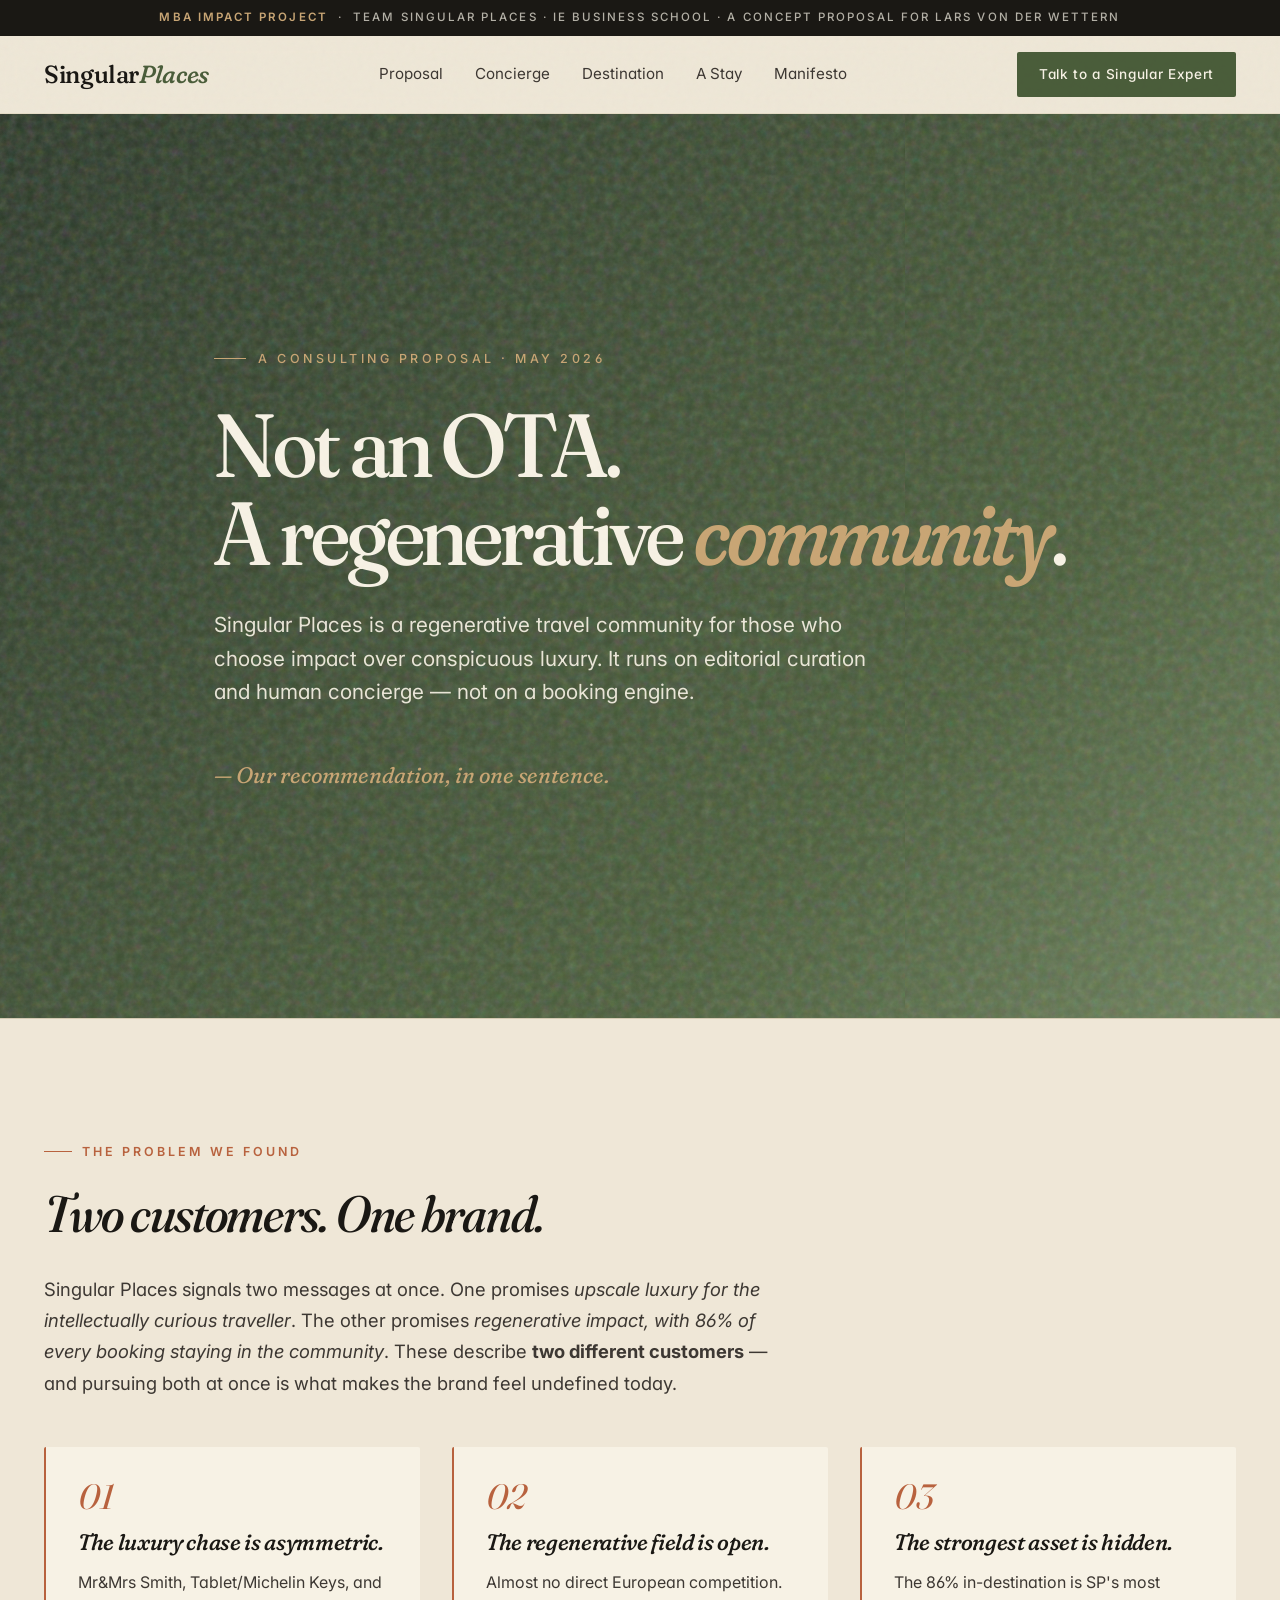
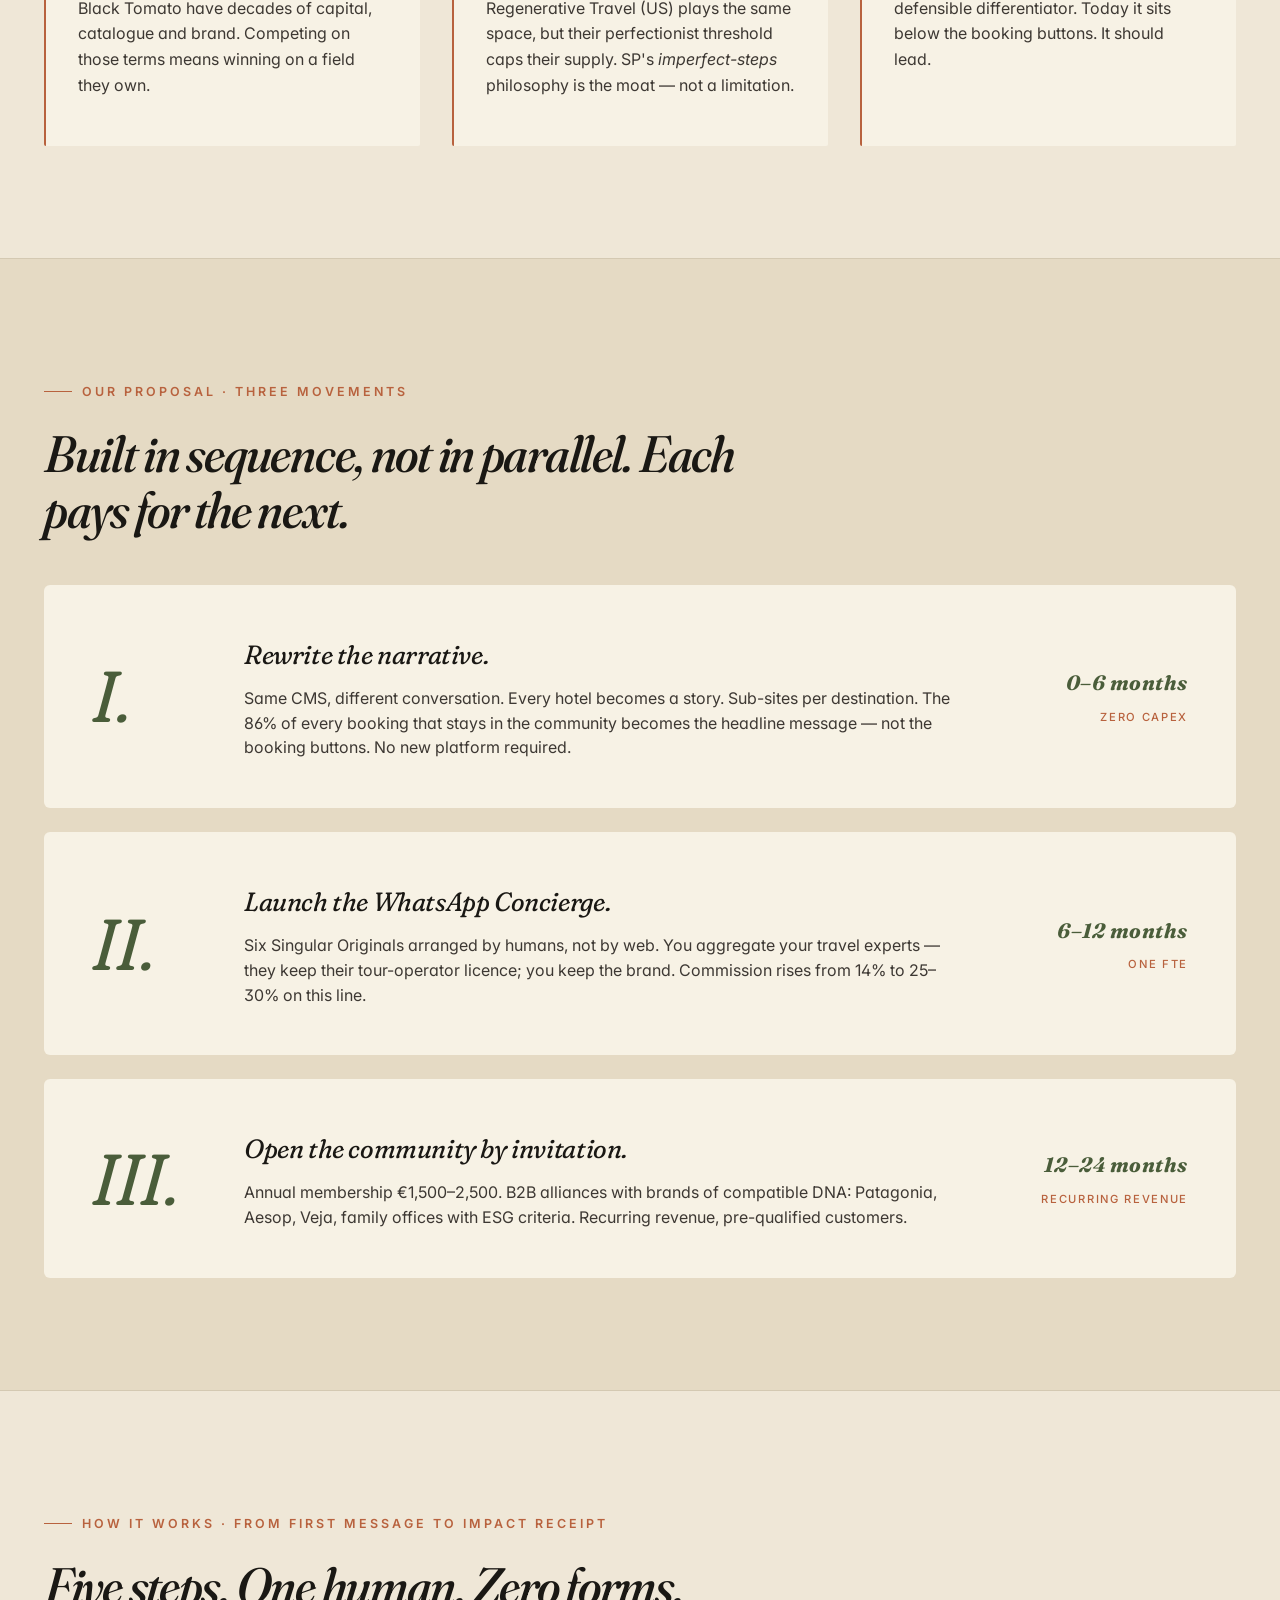
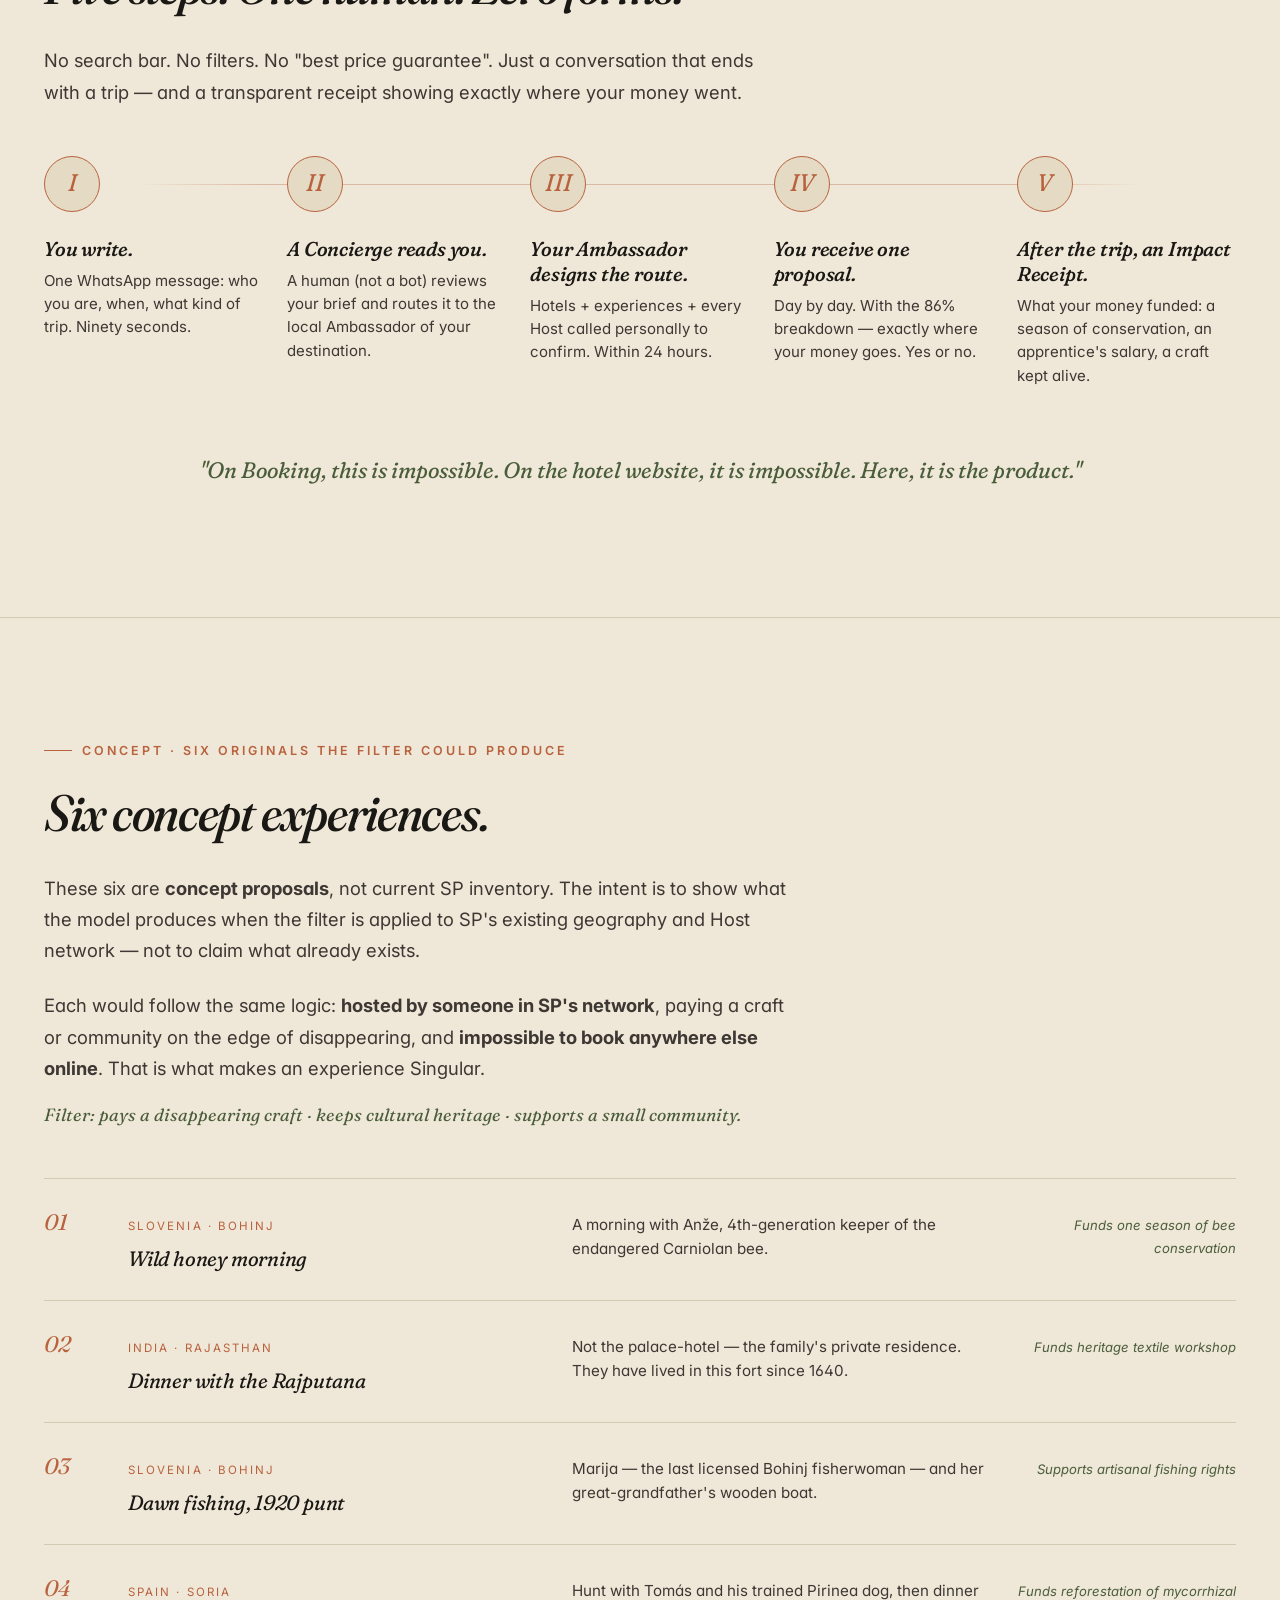
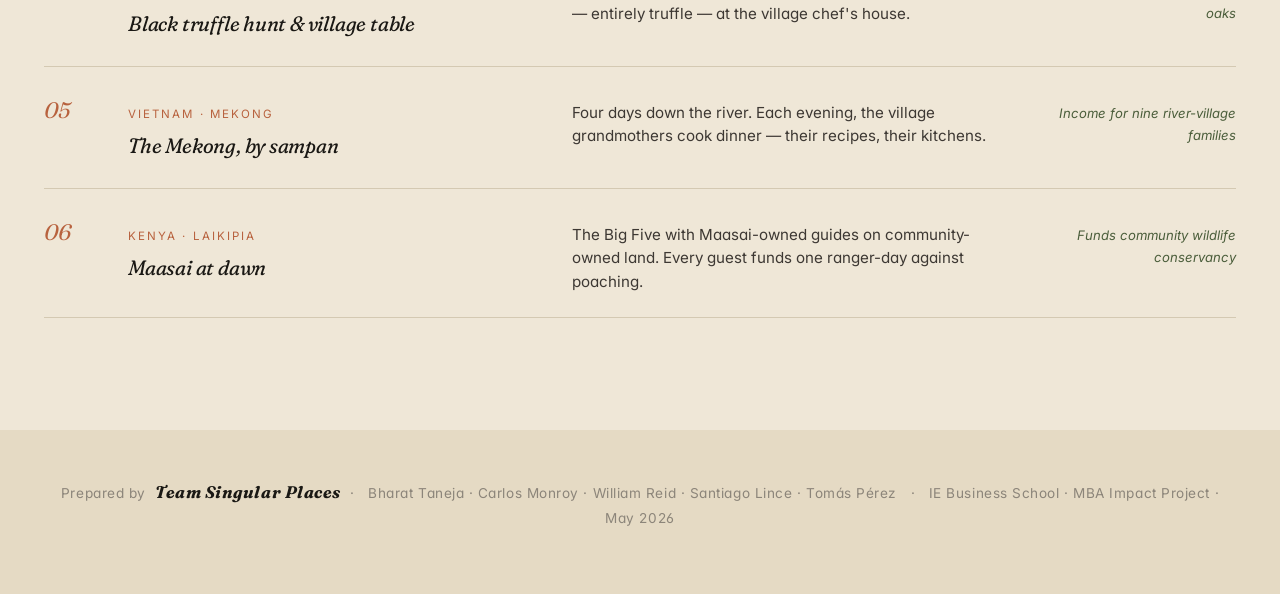
==== index.html @ b67f3ca0 "Initial commit — Singular Places MBA concept proposal" ====
<!DOCTYPE html>
<html lang="en">
<head>
<meta charset="UTF-8">
<meta name="viewport" content="width=device-width, initial-scale=1.0">
<meta name="robots" content="noindex, nofollow">
<title>Singular Places · A Proposal · MBA Impact Project</title>
<link rel="preconnect" href="https://fonts.googleapis.com">
<link rel="preconnect" href="https://fonts.gstatic.com" crossorigin>
<link href="https://fonts.googleapis.com/css2?family=Fraunces:ital,opsz,wght,SOFT,WONK@0,9..144,400..700,0..100,0..1;1,9..144,400..700,0..100,0..1&family=Inter:wght@300;400;500;600&display=swap" rel="stylesheet">
<link rel="stylesheet" href="styles.css">
<style>
/* One-pager specific styles */
.op-hero {
  min-height: 92vh;
  display: flex;
  align-items: center;
  background: linear-gradient(135deg, #2A3727 0%, #4A5D3A 70%, #6B7F5A 100%);
  position: relative;
  overflow: hidden;
  color: var(--paper-light);
}
.op-hero::before {
  content: "";
  position: absolute;
  inset: 0;
  opacity: 0.22;
  background-image: url("data:image/svg+xml,%3Csvg viewBox='0 0 200 200' xmlns='http://www.w3.org/2000/svg'%3E%3Cfilter id='n'%3E%3CfeTurbulence type='fractalNoise' baseFrequency='0.5' numOctaves='4' stitchTiles='stitch'/%3E%3C/filter%3E%3Crect width='100%25' height='100%25' filter='url(%23n)'/%3E%3C/svg%3E");
}
.op-hero-content {
  position: relative;
  z-index: 1;
  max-width: 900px;
  padding: var(--space-12) var(--space-3);
}
.op-hero-eyebrow {
  font-size: 0.78rem;
  letter-spacing: 0.28em;
  text-transform: uppercase;
  color: var(--amber-light);
  margin-bottom: var(--space-4);
  font-weight: 500;
  display: inline-flex;
  align-items: center;
  gap: 12px;
}
.op-hero-eyebrow::before {
  content: "";
  width: 32px;
  height: 1px;
  background: var(--amber-light);
}
.op-hero h1 {
  color: var(--paper-light);
  font-size: clamp(3rem, 7vw, 6.5rem);
  letter-spacing: -0.035em;
  line-height: 0.98;
  margin-bottom: var(--space-4);
}
.op-hero h1 em {
  font-style: italic;
  color: var(--amber-light);
  font-variation-settings: "opsz" 144, "SOFT" 100, "WONK" 1;
}
.op-hero-sub {
  font-size: 1.3rem;
  line-height: 1.6;
  max-width: 680px;
  color: rgba(247, 242, 229, 0.92);
  margin-bottom: var(--space-3);
}
.op-hero-tag {
  font-family: var(--font-display);
  font-style: italic;
  font-size: 1.4rem;
  color: var(--amber-light);
  font-variation-settings: "opsz" 48, "SOFT" 80;
  margin-top: var(--space-6);
}

/* Section base */
.op-section {
  padding: var(--space-12) 0;
  border-top: 1px solid var(--line);
}
.op-section h2 {
  font-style: italic;
  margin-bottom: var(--space-4);
  max-width: 760px;
}

/* THE PROBLEM */
.problem-grid {
  display: grid;
  grid-template-columns: repeat(3, 1fr);
  gap: var(--space-4);
  margin-top: var(--space-6);
}
@media (max-width: 800px) { .problem-grid { grid-template-columns: 1fr; } }
.problem-card {
  background: var(--paper-light);
  border-left: 2px solid var(--terracotta);
  padding: var(--space-4);
  border-radius: var(--radius);
}
.problem-card-num {
  font-family: var(--font-display);
  font-size: 2.2rem;
  font-style: italic;
  color: var(--terracotta);
  line-height: 1;
  margin-bottom: var(--space-2);
  font-variation-settings: "opsz" 96;
}
.problem-card h3 {
  font-style: italic;
  font-size: 1.4rem;
  margin-bottom: var(--space-2);
  font-variation-settings: "opsz" 48, "SOFT" 80;
}
.problem-card p {
  color: var(--ink-soft);
  font-size: 1rem;
  line-height: 1.6;
}

/* THE PROPOSAL — 3 movements */
.proposal-block {
  background: var(--paper-alt);
}
.movements {
  margin-top: var(--space-6);
  display: flex;
  flex-direction: column;
  gap: var(--space-3);
}
.movement {
  background: var(--paper-light);
  padding: var(--space-6);
  border-radius: var(--radius-lg);
  display: grid;
  grid-template-columns: 120px 1fr 200px;
  gap: var(--space-4);
  align-items: center;
}
@media (max-width: 800px) {
  .movement { grid-template-columns: 1fr; gap: var(--space-3); }
}
.movement-num {
  font-family: var(--font-display);
  font-size: 4.5rem;
  font-style: italic;
  color: var(--moss);
  line-height: 1;
  font-variation-settings: "opsz" 144, "SOFT" 100;
}
.movement-title {
  font-family: var(--font-display);
  font-size: 1.65rem;
  font-style: italic;
  margin-bottom: var(--space-1);
  font-variation-settings: "opsz" 48, "SOFT" 80;
  letter-spacing: -0.015em;
}
.movement-desc {
  color: var(--ink-soft);
  font-size: 1rem;
  line-height: 1.55;
}
.movement-meta {
  text-align: right;
  font-family: var(--font-sans);
  font-size: 0.85rem;
  color: var(--ink-muted);
  letter-spacing: 0.04em;
}
.movement-meta strong {
  color: var(--moss);
  font-family: var(--font-display);
  font-style: italic;
  font-size: 1.3rem;
  display: block;
  margin-bottom: 4px;
  font-variation-settings: "opsz" 48;
}
.movement-meta-label {
  text-transform: uppercase;
  font-size: 0.7rem;
  letter-spacing: 0.15em;
  color: var(--terracotta);
  font-weight: 500;
}
@media (max-width: 800px) {
  .movement-meta { text-align: left; }
}

/* HOW IT WORKS */
.howit-grid {
  margin-top: var(--space-6);
  display: grid;
  grid-template-columns: repeat(5, 1fr);
  gap: var(--space-3);
  position: relative;
}
.howit-grid::before {
  content: "";
  position: absolute;
  top: 28px;
  left: 8%;
  right: 8%;
  height: 1px;
  background: linear-gradient(to right, transparent, var(--terracotta) 12%, var(--terracotta) 88%, transparent);
  opacity: 0.35;
  z-index: 0;
}
@media (max-width: 900px) {
  .howit-grid { grid-template-columns: 1fr; gap: var(--space-4); }
  .howit-grid::before { display: none; }
}
.howit-step {
  position: relative;
  z-index: 1;
}
.howit-num {
  width: 56px;
  height: 56px;
  border-radius: 50%;
  background: var(--paper-alt);
  border: 1px solid var(--terracotta);
  display: flex;
  align-items: center;
  justify-content: center;
  font-family: var(--font-display);
  font-style: italic;
  font-size: 1.5rem;
  color: var(--terracotta);
  margin-bottom: var(--space-3);
  font-variation-settings: "opsz" 48, "SOFT" 80;
}
.howit-step h3 {
  font-family: var(--font-display);
  font-style: italic;
  font-size: 1.25rem;
  font-variation-settings: "opsz" 36, "SOFT" 80;
  margin-bottom: 8px;
  line-height: 1.25;
  letter-spacing: -0.01em;
}
.howit-step p {
  color: var(--ink-soft);
  font-size: 0.94rem;
  line-height: 1.55;
}

/* HOW IT WORKS section background */
.howit-section { background: var(--paper); }

/* THE PROOF — 6 experiences */
.proof-list { margin-top: var(--space-6); }
.exp-row {
  display: grid;
  grid-template-columns: 60px 1fr 1fr 220px;
  gap: var(--space-3);
  align-items: baseline;
  padding: var(--space-3) 0;
  border-bottom: 1px solid var(--line);
}
.exp-row:first-of-type { border-top: 1px solid var(--line); }
.exp-num {
  font-family: var(--font-display);
  font-size: 1.4rem;
  color: var(--terracotta);
  font-style: italic;
  font-variation-settings: "opsz" 48;
}
.exp-name {
  font-family: var(--font-display);
  font-size: 1.3rem;
  font-style: italic;
  font-variation-settings: "opsz" 48, "SOFT" 80;
  letter-spacing: -0.01em;
}
.exp-name small {
  display: block;
  font-family: var(--font-sans);
  font-style: normal;
  font-size: 0.72rem;
  letter-spacing: 0.18em;
  text-transform: uppercase;
  color: var(--terracotta);
  margin-bottom: 4px;
  font-variation-settings: normal;
}
.exp-desc {
  color: var(--ink-soft);
  font-size: 0.95rem;
  line-height: 1.55;
}
.exp-funds {
  font-size: 0.82rem;
  color: var(--moss);
  font-style: italic;
  text-align: right;
}
@media (max-width: 800px) {
  .exp-row { grid-template-columns: 1fr; gap: var(--space-1); padding: var(--space-3) 0; }
  .exp-funds { text-align: left; }
}

/* THE ASK */
.ask-block {
  background: var(--ink);
  color: var(--paper-light);
  padding: var(--space-12) 0;
  text-align: center;
}
.ask-block h2 {
  color: var(--paper-light);
  font-style: italic;
  font-size: clamp(2.5rem, 5vw, 4.5rem);
  margin: 0 auto var(--space-4);
  max-width: 760px;
}
.ask-block p {
  color: rgba(247, 242, 229, 0.85);
  font-size: 1.2rem;
  line-height: 1.6;
  max-width: 640px;
  margin: 0 auto var(--space-6);
}
.ask-pilot {
  background: rgba(255,255,255,0.05);
  border: 1px solid rgba(255,255,255,0.15);
  padding: var(--space-4);
  border-radius: var(--radius-lg);
  max-width: 640px;
  margin: 0 auto var(--space-6);
  text-align: left;
}
.ask-pilot h4 {
  color: var(--amber-light);
  font-style: italic;
  margin-bottom: var(--space-2);
}
.ask-pilot ul {
  list-style: none;
  display: flex;
  flex-direction: column;
  gap: 6px;
  color: rgba(247,242,229,0.85);
  font-size: 0.95rem;
}
.ask-pilot li::before {
  content: "—";
  color: var(--amber-light);
  margin-right: 10px;
}

/* Authors footer */
.authors {
  padding: var(--space-6) 0;
  background: var(--paper-alt);
  text-align: center;
  font-size: 0.85rem;
  color: var(--ink-muted);
  letter-spacing: 0.04em;
}
.authors strong {
  color: var(--ink);
  font-family: var(--font-display);
  font-style: italic;
  font-size: 1.05rem;
  font-variation-settings: "opsz" 36;
}
</style>
</head>
<body>

<div class="demo-banner">
  <strong>MBA IMPACT PROJECT</strong> &nbsp;·&nbsp; Team Singular Places · IE Business School · A concept proposal for Lars von der Wettern
</div>

<nav class="nav">
  <div class="nav-inner">
    <a href="index.html" class="nav-logo">Singular<span>Places</span></a>
    <ul class="nav-menu">
      <li><a href="index.html">Proposal</a></li>
      <li><a href="demo-concierge.html">Concierge</a></li>
      <li><a href="slovenia.html">Destination</a></li>
      <li><a href="hotel.html">A Stay</a></li>
      <li><a href="why-us.html">Manifesto</a></li>
    </ul>
    <a href="https://wa.me/" class="nav-cta">Talk to a Singular Expert</a>
  </div>
</nav>

<!-- HERO — the thesis -->
<section class="op-hero">
  <div class="container">
    <div class="op-hero-content">
      <div class="op-hero-eyebrow">A consulting proposal · May 2026</div>
      <h1>Not an OTA.<br>A regenerative <em>community</em>.</h1>
      <p class="op-hero-sub">
        Singular Places is a regenerative travel community for those who choose impact over conspicuous luxury. It runs on editorial curation and human concierge — not on a booking engine.
      </p>
      <div class="op-hero-tag">— Our recommendation, in one sentence.</div>
    </div>
  </div>
</section>

<!-- THE PROBLEM -->
<section class="op-section">
  <div class="container">
    <div class="section-eyebrow">The problem we found</div>
    <h2>Two customers. One brand.</h2>
    <p style="font-size: 1.15rem; color: var(--ink-soft); max-width: 760px; line-height: 1.7;">
      Singular Places signals two messages at once. One promises <em>upscale luxury for the intellectually curious traveller</em>. The other promises <em>regenerative impact, with 86% of every booking staying in the community</em>. These describe <strong>two different customers</strong> — and pursuing both at once is what makes the brand feel undefined today.
    </p>

    <div class="problem-grid">
      <div class="problem-card">
        <div class="problem-card-num">01</div>
        <h3>The luxury chase is asymmetric.</h3>
        <p>Mr&amp;Mrs Smith, Tablet/Michelin Keys, and Black Tomato have decades of capital, catalogue and brand. Competing on those terms means winning on a field they own.</p>
      </div>
      <div class="problem-card">
        <div class="problem-card-num">02</div>
        <h3>The regenerative field is open.</h3>
        <p>Almost no direct European competition. Regenerative Travel (US) plays the same space, but their perfectionist threshold caps their supply. SP's <em>imperfect-steps</em> philosophy is the moat — not a limitation.</p>
      </div>
      <div class="problem-card">
        <div class="problem-card-num">03</div>
        <h3>The strongest asset is hidden.</h3>
        <p>The 86% in-destination is SP's most defensible differentiator. Today it sits below the booking buttons. It should lead.</p>
      </div>
    </div>
  </div>
</section>

<!-- THE PROPOSAL — 3 movements -->
<section class="op-section proposal-block">
  <div class="container">
    <div class="section-eyebrow">Our proposal · three movements</div>
    <h2>Built in sequence, not in parallel. Each pays for the next.</h2>

    <div class="movements">

      <div class="movement">
        <div class="movement-num">I.</div>
        <div>
          <div class="movement-title">Rewrite the narrative.</div>
          <div class="movement-desc">Same CMS, different conversation. Every hotel becomes a story. Sub-sites per destination. The 86% of every booking that stays in the community becomes the headline message — not the booking buttons. No new platform required.</div>
        </div>
        <div class="movement-meta">
          <strong>0–6 months</strong>
          <span class="movement-meta-label">Zero capex</span>
        </div>
      </div>

      <div class="movement">
        <div class="movement-num">II.</div>
        <div>
          <div class="movement-title">Launch the WhatsApp Concierge.</div>
          <div class="movement-desc">Six Singular Originals arranged by humans, not by web. You aggregate your travel experts — they keep their tour-operator licence; you keep the brand. Commission rises from 14% to 25–30% on this line.</div>
        </div>
        <div class="movement-meta">
          <strong>6–12 months</strong>
          <span class="movement-meta-label">One FTE</span>
        </div>
      </div>

      <div class="movement">
        <div class="movement-num">III.</div>
        <div>
          <div class="movement-title">Open the community by invitation.</div>
          <div class="movement-desc">Annual membership €1,500–2,500. B2B alliances with brands of compatible DNA: Patagonia, Aesop, Veja, family offices with ESG criteria. Recurring revenue, pre-qualified customers.</div>
        </div>
        <div class="movement-meta">
          <strong>12–24 months</strong>
          <span class="movement-meta-label">Recurring revenue</span>
        </div>
      </div>

    </div>
  </div>
</section>

<!-- HOW IT WORKS — the flow -->
<section class="op-section howit-section">
  <div class="container">
    <div class="section-eyebrow">How it works · From first message to Impact Receipt</div>
    <h2>Five steps. One human. Zero forms.</h2>
    <p style="font-size: 1.15rem; color: var(--ink-soft); max-width: 720px; line-height: 1.7;">
      No search bar. No filters. No "best price guarantee". Just a conversation that ends with a trip — and a transparent receipt showing exactly where your money went.
    </p>

    <div class="howit-grid">
      <div class="howit-step">
        <div class="howit-num">I</div>
        <h3>You write.</h3>
        <p>One WhatsApp message: who you are, when, what kind of trip. Ninety seconds.</p>
      </div>
      <div class="howit-step">
        <div class="howit-num">II</div>
        <h3>A Concierge reads you.</h3>
        <p>A human (not a bot) reviews your brief and routes it to the local Ambassador of your destination.</p>
      </div>
      <div class="howit-step">
        <div class="howit-num">III</div>
        <h3>Your Ambassador designs the route.</h3>
        <p>Hotels + experiences + every Host called personally to confirm. Within 24 hours.</p>
      </div>
      <div class="howit-step">
        <div class="howit-num">IV</div>
        <h3>You receive one proposal.</h3>
        <p>Day by day. With the 86% breakdown — exactly where your money goes. Yes or no.</p>
      </div>
      <div class="howit-step">
        <div class="howit-num">V</div>
        <h3>After the trip, an Impact Receipt.</h3>
        <p>What your money funded: a season of conservation, an apprentice's salary, a craft kept alive.</p>
      </div>
    </div>

    <p style="margin-top: var(--space-6); text-align: center; font-family: var(--font-display); font-style: italic; font-size: 1.4rem; color: var(--moss); font-variation-settings: 'opsz' 48, 'SOFT' 80;">
      "On Booking, this is impossible. On the hotel website, it is impossible. Here, it is the product."
    </p>
  </div>
</section>

<!-- THE PROOF — 6 regenerative experiences -->
<section class="op-section" id="originals">
  <div class="container">
    <div class="section-eyebrow">Concept · six originals the filter could produce</div>
    <h2>Six concept experiences.</h2>
    <p style="font-size: 1.15rem; color: var(--ink-soft); max-width: 760px; line-height: 1.7; margin-bottom: var(--space-3);">
      These six are <strong>concept proposals</strong>, not current SP inventory. The intent is to show what the model produces when the filter is applied to SP's existing geography and Host network — not to claim what already exists.
    </p>
    <p style="font-size: 1.15rem; color: var(--ink-soft); max-width: 760px; line-height: 1.7; margin-bottom: var(--space-2);">
      Each would follow the same logic: <strong>hosted by someone in SP's network</strong>, paying a craft or community on the edge of disappearing, and <strong>impossible to book anywhere else online</strong>. That is what makes an experience Singular.
    </p>
    <p style="font-style: italic; color: var(--moss); font-family: var(--font-display); font-size: 1.1rem; max-width: 760px;">
      Filter: pays a disappearing craft · keeps cultural heritage · supports a small community.
    </p>

    <div class="proof-list">

      <div class="exp-row">
        <div class="exp-num">01</div>
        <div class="exp-name"><small>Slovenia · Bohinj</small>Wild honey morning</div>
        <div class="exp-desc">A morning with Anže, 4th-generation keeper of the endangered Carniolan bee.</div>
        <div class="exp-funds">Funds one season of bee conservation</div>
      </div>

      <div class="exp-row">
        <div class="exp-num">02</div>
        <div class="exp-name"><small>India · Rajasthan</small>Dinner with the Rajputana</div>
        <div class="exp-desc">Not the palace-hotel — the family's private residence. They have lived in this fort since 1640.</div>
        <div class="exp-funds">Funds heritage textile workshop</div>
      </div>

      <div class="exp-row">
        <div class="exp-num">03</div>
        <div class="exp-name"><small>Slovenia · Bohinj</small>Dawn fishing, 1920 punt</div>
        <div class="exp-desc">Marija — the last licensed Bohinj fisherwoman — and her great-grandfather's wooden boat.</div>
        <div class="exp-funds">Supports artisanal fishing rights</div>
      </div>

      <div class="exp-row">
        <div class="exp-num">04</div>
        <div class="exp-name"><small>Spain · Soria</small>Black truffle hunt &amp; village table</div>
        <div class="exp-desc">Hunt with Tomás and his trained Pirinea dog, then dinner — entirely truffle — at the village chef's house.</div>
        <div class="exp-funds">Funds reforestation of mycorrhizal oaks</div>
      </div>

      <div class="exp-row">
        <div class="exp-num">05</div>
        <div class="exp-name"><small>Vietnam · Mekong</small>The Mekong, by sampan</div>
        <div class="exp-desc">Four days down the river. Each evening, the village grandmothers cook dinner — their recipes, their kitchens.</div>
        <div class="exp-funds">Income for nine river-village families</div>
      </div>

      <div class="exp-row">
        <div class="exp-num">06</div>
        <div class="exp-name"><small>Kenya · Laikipia</small>Maasai at dawn</div>
        <div class="exp-desc">The Big Five with Maasai-owned guides on community-owned land. Every guest funds one ranger-day against poaching.</div>
        <div class="exp-funds">Funds community wildlife conservancy</div>
      </div>

    </div>
  </div>
</section>

<!-- Authors -->
<div class="authors">
  <div class="container">
    <p>
      Prepared by &nbsp;<strong>Team Singular Places</strong>&nbsp; · &nbsp;
      Bharat Taneja · Carlos Monroy · William Reid · Santiago Lince · Tomás Pérez &nbsp; · &nbsp;
      IE Business School · MBA Impact Project · May 2026
    </p>
  </div>
</div>

</body>
</html>
---- styles.css ----
/* =========================================================
   Singular Places — Demo redesign
   Design system: regenerative editorial
   ========================================================= */

:root {
  /* === Quiet Provenance — paper & ink === */
  --paper:        #EFE7D7;
  --paper-alt:    #E5DAC4;
  --paper-light:  #F7F2E5;
  --paper-deep:   #DDD0B5;

  --ink:          #1A1814;
  --ink-soft:     #3D3833;
  --ink-muted:    #8C857A;
  --ink-faint:    #B8AC97;

  --moss:         #4A5D3A;
  --moss-dark:    #34442A;
  --moss-light:   #6B7F5A;

  --terracotta:   #B8623E;
  --terracotta-soft: #D88860;
  --terracotta-deep: #8E4A2D;

  --amber:        #A8814A;
  --amber-light:  #C9A675;

  --line:         #D4C9B2;
  --line-soft:    #E5DCC6;

  /* === Legacy aliases (don't change class refs) === */
  --color-bg:           var(--paper);
  --color-bg-alt:       var(--paper-alt);
  --color-ink:          var(--ink);
  --color-ink-soft:     var(--ink-soft);
  --color-muted:        var(--ink-muted);
  --color-primary:      var(--moss);
  --color-primary-dark: var(--moss-dark);
  --color-accent:       var(--terracotta);
  --color-gold:         var(--amber-light);
  --color-line:         var(--line);
  --color-white:        var(--paper-light);

  /* === Typography === */
  --font-display: "Fraunces", "Cormorant Garamond", Georgia, serif;
  --font-serif:   var(--font-display);
  --font-sans:    "Inter", -apple-system, BlinkMacSystemFont, sans-serif;

  /* === Spacing — more breathing room === */
  --container:        1240px;
  --container-narrow: 880px;
  --space-1:  8px;
  --space-2:  16px;
  --space-3:  24px;
  --space-4:  32px;
  --space-6:  48px;
  --space-8:  64px;
  --space-12: 112px;
  --space-16: 160px;

  --radius:    2px;
  --radius-lg: 6px;
  --transition: 320ms cubic-bezier(0.4, 0, 0.2, 1);
}

* { box-sizing: border-box; margin: 0; padding: 0; }

html { scroll-behavior: smooth; }

body {
  font-family: var(--font-sans);
  font-size: 18px;
  line-height: 1.7;
  color: var(--ink);
  background: var(--paper);
  font-feature-settings: "ss01", "cv11";
  -webkit-font-smoothing: antialiased;
  text-rendering: optimizeLegibility;
  position: relative;
}

/* Subtle paper grain — adds editorial print feel */
body::before {
  content: "";
  position: fixed;
  inset: 0;
  pointer-events: none;
  z-index: 9999;
  opacity: 0.035;
  mix-blend-mode: multiply;
  background-image: url("data:image/svg+xml,%3Csvg viewBox='0 0 200 200' xmlns='http://www.w3.org/2000/svg'%3E%3Cfilter id='n'%3E%3CfeTurbulence type='fractalNoise' baseFrequency='0.85' numOctaves='2' stitchTiles='stitch'/%3E%3C/filter%3E%3Crect width='100%25' height='100%25' filter='url(%23n)'/%3E%3C/svg%3E");
}

img { max-width: 100%; height: auto; display: block; }

a {
  color: var(--color-primary);
  text-decoration: none;
  transition: color var(--transition);
}
a:hover { color: var(--color-accent); }

h1, h2, h3, h4 {
  font-family: var(--font-display);
  font-weight: 500;
  letter-spacing: -0.02em;
  line-height: 1.08;
  color: var(--ink);
  font-feature-settings: "ss01", "ss02";
}

h1 {
  font-size: clamp(2.8rem, 6vw, 5.5rem);
  font-variation-settings: "opsz" 144, "SOFT" 50;
  letter-spacing: -0.035em;
}
h2 {
  font-size: clamp(2.25rem, 4vw, 3.5rem);
  font-variation-settings: "opsz" 96, "SOFT" 30;
  letter-spacing: -0.025em;
}
h3 {
  font-size: clamp(1.6rem, 2.3vw, 2.1rem);
  font-variation-settings: "opsz" 36;
  letter-spacing: -0.015em;
}
h4 {
  font-size: 1.3rem;
  font-variation-settings: "opsz" 24;
}

p { margin-bottom: var(--space-2); }

.container { max-width: var(--container); margin: 0 auto; padding: 0 var(--space-3); }
.container-narrow { max-width: var(--container-narrow); margin: 0 auto; padding: 0 var(--space-3); }

/* ===== NAVBAR ===== */
.nav {
  position: sticky;
  top: 0;
  z-index: 100;
  background: rgba(244, 239, 230, 0.92);
  backdrop-filter: blur(10px);
  border-bottom: 1px solid var(--color-line);
}
.nav-inner {
  max-width: var(--container);
  margin: 0 auto;
  padding: var(--space-2) var(--space-3);
  display: flex;
  align-items: center;
  justify-content: space-between;
  gap: var(--space-4);
}
.nav-logo {
  font-family: var(--font-serif);
  font-size: 1.5rem;
  font-weight: 600;
  letter-spacing: 0.02em;
  color: var(--color-ink);
}
.nav-logo span { color: var(--color-primary); font-style: italic; }
.nav-menu {
  display: flex;
  gap: var(--space-4);
  list-style: none;
  font-size: 0.95rem;
}
.nav-menu a { color: var(--color-ink-soft); }
.nav-menu a:hover { color: var(--color-primary); }
.nav-cta {
  background: var(--color-primary);
  color: var(--color-white);
  padding: 10px 20px;
  border-radius: var(--radius);
  font-size: 0.9rem;
  font-weight: 500;
  letter-spacing: 0.02em;
}
.nav-cta:hover { background: var(--color-primary-dark); color: var(--color-white); }
@media (max-width: 720px) {
  .nav-menu { display: none; }
}

/* ===== HERO ===== */
.hero {
  position: relative;
  min-height: 88vh;
  display: flex;
  align-items: center;
  overflow: hidden;
  color: var(--color-white);
}
.hero-bg {
  position: absolute;
  inset: 0;
  z-index: 0;
}
.hero-bg img {
  width: 100%;
  height: 100%;
  object-fit: cover;
  filter: brightness(0.55);
}
.hero-content {
  position: relative;
  z-index: 2;
  max-width: 800px;
  padding: var(--space-12) var(--space-3);
}
.hero-eyebrow {
  font-size: 0.82rem;
  letter-spacing: 0.28em;
  text-transform: uppercase;
  color: var(--amber-light);
  margin-bottom: var(--space-4);
  font-weight: 500;
  display: inline-flex;
  align-items: center;
  gap: 12px;
}
.hero-eyebrow::before {
  content: "";
  width: 32px;
  height: 1px;
  background: var(--amber-light);
  display: inline-block;
}
.hero h1 {
  color: var(--color-white);
  font-size: clamp(3rem, 7vw, 6rem);
  margin-bottom: var(--space-3);
  letter-spacing: -0.035em;
  font-variation-settings: "opsz" 144, "SOFT" 100;
  line-height: 1.02;
}
.hero h1 em {
  font-style: italic;
  color: var(--amber-light);
  font-variation-settings: "opsz" 144, "SOFT" 100, "WONK" 1;
}
.hero-sub {
  font-size: 1.2rem;
  font-weight: 300;
  margin-bottom: var(--space-6);
  max-width: 580px;
  line-height: 1.55;
}
.hero-cta-group {
  display: flex;
  gap: var(--space-2);
  flex-wrap: wrap;
}

/* ===== BUTTONS ===== */
.btn {
  display: inline-block;
  padding: 16px 32px;
  font-family: var(--font-sans);
  font-size: 0.92rem;
  font-weight: 500;
  letter-spacing: 0.04em;
  border-radius: var(--radius);
  cursor: pointer;
  border: none;
  transition: all var(--transition);
  text-align: center;
  position: relative;
  overflow: hidden;
}
.btn::after {
  content: "";
  position: absolute;
  inset: 0;
  background: rgba(255,255,255,0.08);
  transform: translateY(100%);
  transition: transform 0.4s ease;
}
.btn:hover::after { transform: translateY(0); }
.btn-primary {
  background: var(--color-accent);
  color: var(--color-white);
}
.btn-primary:hover {
  background: #b56b4e;
  color: var(--color-white);
  transform: translateY(-1px);
}
.btn-outline {
  background: transparent;
  color: var(--color-white);
  border: 1px solid rgba(255,255,255,0.5);
}
.btn-outline:hover {
  background: var(--color-white);
  color: var(--color-ink);
}
.btn-whatsapp {
  background: #25D366;
  color: white;
}
.btn-whatsapp:hover {
  background: #1da851;
  color: white;
  transform: translateY(-1px);
}
.btn-whatsapp::before {
  content: "💬 ";
  margin-right: 4px;
}

/* ===== SECTIONS ===== */
section { padding: var(--space-12) 0; }
.section-eyebrow {
  font-size: 0.78rem;
  letter-spacing: 0.24em;
  text-transform: uppercase;
  color: var(--terracotta);
  font-weight: 600;
  margin-bottom: var(--space-3);
  display: inline-flex;
  align-items: center;
  gap: 10px;
}
.section-eyebrow::before {
  content: "";
  width: 28px;
  height: 1px;
  background: var(--terracotta);
  display: inline-block;
}
.section-title {
  font-family: var(--font-serif);
  margin-bottom: var(--space-3);
  max-width: 700px;
}
.section-lead {
  font-size: 1.15rem;
  color: var(--color-ink-soft);
  max-width: 680px;
  margin-bottom: var(--space-6);
  line-height: 1.6;
}

/* ===== IMPACT MODEL ===== */
.impact-section {
  background: var(--color-primary);
  color: var(--color-white);
}
.impact-section .section-eyebrow { color: var(--color-gold); }
.impact-section h2 { color: var(--color-white); }
.impact-section .section-lead { color: rgba(255,255,255,0.85); }
.impact-grid {
  display: grid;
  grid-template-columns: 1fr 1fr;
  gap: var(--space-8);
  align-items: center;
  margin-top: var(--space-6);
}
@media (max-width: 800px) {
  .impact-grid { grid-template-columns: 1fr; gap: var(--space-6); }
}
.impact-breakdown {
  display: flex;
  flex-direction: column;
  gap: var(--space-2);
}
.impact-row {
  display: grid;
  grid-template-columns: auto 1fr auto;
  gap: var(--space-3);
  align-items: center;
  padding: var(--space-2) 0;
  border-bottom: 1px solid rgba(255,255,255,0.15);
}
.impact-row:last-child { border-bottom: none; }
.impact-percent {
  font-family: var(--font-serif);
  font-size: 2.2rem;
  font-weight: 500;
  color: var(--color-gold);
  min-width: 80px;
}
.impact-label {
  font-size: 1rem;
  font-weight: 500;
}
.impact-detail {
  font-size: 0.85rem;
  color: rgba(255,255,255,0.65);
  text-align: right;
}
.impact-visual {
  background: rgba(255,255,255,0.05);
  border: 1px solid rgba(255,255,255,0.15);
  padding: var(--space-6);
  border-radius: var(--radius-lg);
  text-align: center;
}
.impact-visual-big {
  font-family: var(--font-serif);
  font-size: 7rem;
  font-weight: 500;
  color: var(--color-gold);
  line-height: 1;
}
.impact-visual-label {
  font-size: 1rem;
  letter-spacing: 0.1em;
  text-transform: uppercase;
  margin-top: var(--space-2);
  color: rgba(255,255,255,0.85);
}

/* ===== HOTEL CARDS ===== */
.hotel-grid {
  display: grid;
  grid-template-columns: repeat(auto-fit, minmax(320px, 1fr));
  gap: var(--space-4);
  margin-top: var(--space-6);
}
.hotel-card {
  background: var(--paper-light);
  border-radius: var(--radius-lg);
  overflow: hidden;
  box-shadow: 0 1px 2px rgba(26,24,20,0.04), 0 8px 24px rgba(26,24,20,0.04);
  transition: transform 0.5s cubic-bezier(0.4,0,0.2,1), box-shadow 0.5s ease;
  display: flex;
  flex-direction: column;
  border: 1px solid transparent;
}
.hotel-card:hover {
  transform: translateY(-6px);
  box-shadow: 0 4px 8px rgba(26,24,20,0.06), 0 24px 48px rgba(26,24,20,0.10);
  border-color: var(--line);
}
.hotel-card-img {
  aspect-ratio: 4/3;
  overflow: hidden;
  position: relative;
}
.hotel-card-img img {
  width: 100%; height: 100%;
  object-fit: cover;
  transition: transform 600ms ease;
}
.hotel-card:hover .hotel-card-img img { transform: scale(1.04); }
.hotel-card-loc {
  position: absolute;
  top: var(--space-2);
  left: var(--space-2);
  background: rgba(255,255,255,0.95);
  padding: 4px 10px;
  border-radius: var(--radius);
  font-size: 0.75rem;
  letter-spacing: 0.05em;
  text-transform: uppercase;
  color: var(--color-ink-soft);
}
.hotel-card-body {
  padding: var(--space-3) var(--space-3) var(--space-4);
  flex: 1;
  display: flex;
  flex-direction: column;
}
.hotel-card-name {
  font-family: var(--font-display);
  font-size: 1.6rem;
  margin-bottom: var(--space-1);
  font-style: italic;
  font-variation-settings: "opsz" 36, "SOFT" 50;
  letter-spacing: -0.02em;
}
.hotel-card-story {
  font-size: 0.95rem;
  color: var(--color-ink-soft);
  line-height: 1.55;
  margin-bottom: var(--space-3);
  flex: 1;
}
.hotel-card-impact {
  font-size: 0.85rem;
  color: var(--color-primary);
  padding-top: var(--space-2);
  border-top: 1px solid var(--color-line);
  font-style: italic;
}

/* ===== SUB-SITES (themes) ===== */
.themes {
  background: var(--color-bg-alt);
}
.themes-grid {
  display: grid;
  grid-template-columns: repeat(auto-fit, minmax(260px, 1fr));
  gap: var(--space-3);
  margin-top: var(--space-6);
}
.theme-card {
  background: var(--color-white);
  padding: var(--space-4);
  border-radius: var(--radius-lg);
  transition: all var(--transition);
  border: 1px solid var(--color-line);
}
.theme-card:hover {
  transform: translateY(-3px);
  border-color: var(--color-primary);
}
.theme-card-icon {
  font-size: 2.2rem;
  margin-bottom: var(--space-2);
}
.theme-card-title {
  font-family: var(--font-display);
  font-size: 1.5rem;
  margin-bottom: var(--space-1);
  font-style: italic;
  font-variation-settings: "opsz" 36, "SOFT" 50;
  letter-spacing: -0.02em;
}
.theme-card-meta {
  font-size: 0.85rem;
  color: var(--color-muted);
  margin-bottom: var(--space-2);
  letter-spacing: 0.05em;
  text-transform: uppercase;
}
.theme-card-desc {
  font-size: 0.95rem;
  color: var(--color-ink-soft);
  line-height: 1.55;
}

/* ===== ORIGINALS (experiences) ===== */
.originals {
  background: var(--color-ink);
  color: var(--color-white);
  position: relative;
  overflow: hidden;
}
.originals::before {
  content: "";
  position: absolute;
  inset: 0;
  background-image: url('https://images.unsplash.com/photo-1465778893808-9b3d1b443be4?w=1600&q=80');
  background-size: cover;
  background-position: center;
  opacity: 0.18;
  z-index: 0;
}
.originals .container { position: relative; z-index: 1; }
.originals .section-eyebrow { color: var(--color-gold); }
.originals h2 { color: var(--color-white); font-style: italic; }
.originals .section-lead { color: rgba(255,255,255,0.85); }
.originals-grid {
  display: grid;
  grid-template-columns: repeat(auto-fit, minmax(280px, 1fr));
  gap: var(--space-3);
  margin-top: var(--space-6);
}
.original-card {
  background: rgba(255,255,255,0.04);
  border: 1px solid rgba(255,255,255,0.15);
  border-radius: var(--radius-lg);
  transition: all var(--transition);
  overflow: hidden;
  display: flex;
  flex-direction: column;
}
.original-card:hover {
  border-color: var(--color-gold);
  background: rgba(255,255,255,0.07);
  transform: translateY(-4px);
}
.original-card-img {
  aspect-ratio: 4/3;
  overflow: hidden;
  position: relative;
}
.original-card-img img {
  width: 100%;
  height: 100%;
  object-fit: cover;
  transition: transform 0.7s ease;
  filter: saturate(0.92) contrast(1.04) brightness(0.92);
}
.original-card:hover .original-card-img img { transform: scale(1.06); }
.original-card-body {
  padding: var(--space-4);
  flex: 1;
  display: flex;
  flex-direction: column;
}
.original-card-loc {
  font-size: 0.78rem;
  letter-spacing: 0.18em;
  text-transform: uppercase;
  color: var(--color-gold);
  margin-bottom: var(--space-2);
}
.original-card-title {
  font-family: var(--font-display);
  font-size: 1.7rem;
  margin-bottom: var(--space-2);
  color: var(--paper-light);
  font-style: italic;
  font-variation-settings: "opsz" 48, "SOFT" 100;
  letter-spacing: -0.02em;
  line-height: 1.15;
}
.original-card-desc {
  font-size: 0.95rem;
  color: rgba(255,255,255,0.78);
  line-height: 1.55;
  margin-bottom: var(--space-3);
}
.original-card-meta {
  font-size: 0.85rem;
  color: var(--color-gold);
  font-style: italic;
}
.originals-cta {
  margin-top: var(--space-6);
  text-align: center;
}
.originals-note {
  font-size: 0.95rem;
  color: rgba(255,255,255,0.7);
  margin-bottom: var(--space-3);
  font-style: italic;
}

/* ===== SINGULAR SCORE ===== */
.singular-score {
  background: var(--color-white);
  border-radius: var(--radius-lg);
  padding: var(--space-4);
  border: 1px solid var(--color-line);
}
.score-header {
  display: flex;
  justify-content: space-between;
  align-items: flex-end;
  border-bottom: 1px solid var(--color-line);
  padding-bottom: var(--space-2);
  margin-bottom: var(--space-3);
}
.score-title {
  font-family: var(--font-serif);
  font-size: 1.4rem;
}
.score-big {
  font-family: var(--font-serif);
  font-size: 3rem;
  color: var(--color-primary);
  line-height: 1;
}
.score-big small {
  font-size: 1rem;
  color: var(--color-muted);
}
.score-bars {
  display: flex;
  flex-direction: column;
  gap: var(--space-2);
}
.score-bar {
  display: grid;
  grid-template-columns: 140px 1fr 40px;
  gap: var(--space-2);
  align-items: center;
  font-size: 0.9rem;
}
.score-bar-label { color: var(--color-ink-soft); }
.score-bar-track {
  background: var(--color-bg-alt);
  height: 8px;
  border-radius: 4px;
  overflow: hidden;
}
.score-bar-fill {
  background: var(--color-primary);
  height: 100%;
  border-radius: 4px;
}
.score-bar-value {
  font-weight: 600;
  color: var(--color-primary);
  text-align: right;
}

/* ===== HOTEL DETAIL PAGE ===== */
.hotel-hero {
  position: relative;
  height: 70vh;
  min-height: 480px;
  overflow: hidden;
}
.hotel-hero img {
  width: 100%; height: 100%;
  object-fit: cover;
}
.hotel-hero-overlay {
  position: absolute;
  inset: 0;
  background: linear-gradient(to bottom, transparent 50%, rgba(0,0,0,0.6));
}
.hotel-hero-content {
  position: absolute;
  bottom: var(--space-6);
  left: 0;
  right: 0;
  color: var(--color-white);
}
.hotel-hero-eyebrow {
  font-size: 0.85rem;
  letter-spacing: 0.2em;
  text-transform: uppercase;
  color: var(--color-gold);
  margin-bottom: var(--space-2);
}
.hotel-hero h1 {
  color: var(--color-white);
  font-style: italic;
}

.hotel-layout {
  display: grid;
  grid-template-columns: 1.6fr 1fr;
  gap: var(--space-6);
  margin-top: var(--space-6);
}
@media (max-width: 900px) {
  .hotel-layout { grid-template-columns: 1fr; }
}
.hotel-story p {
  font-size: 1.1rem;
  line-height: 1.75;
  margin-bottom: var(--space-3);
  color: var(--color-ink-soft);
}
.hotel-story p:first-of-type::first-letter {
  font-family: var(--font-display);
  font-size: 5.5rem;
  font-weight: 500;
  font-style: italic;
  font-variation-settings: "opsz" 144, "SOFT" 100;
  float: left;
  line-height: 0.82;
  margin: 14px 14px -6px 0;
  color: var(--terracotta);
  letter-spacing: -0.04em;
}
.hotel-pull {
  font-family: var(--font-serif);
  font-size: 1.6rem;
  font-style: italic;
  color: var(--color-primary);
  border-left: 3px solid var(--color-accent);
  padding: var(--space-2) 0 var(--space-2) var(--space-3);
  margin: var(--space-4) 0;
}

.hotel-aside { position: sticky; top: 100px; align-self: start; }

/* ===== IMPACT CALCULATOR ===== */
.calc {
  background: var(--color-primary);
  color: var(--color-white);
  padding: var(--space-4);
  border-radius: var(--radius-lg);
  margin-bottom: var(--space-3);
}
.calc-title {
  font-family: var(--font-serif);
  font-size: 1.35rem;
  margin-bottom: var(--space-3);
}
.calc-row {
  display: flex;
  justify-content: space-between;
  align-items: center;
  margin-bottom: var(--space-2);
}
.calc-row label { font-size: 0.9rem; color: rgba(255,255,255,0.8); }
.calc-row input {
  background: rgba(255,255,255,0.1);
  border: 1px solid rgba(255,255,255,0.2);
  color: var(--color-white);
  font-family: var(--font-sans);
  font-size: 1rem;
  padding: 6px 10px;
  border-radius: var(--radius);
  width: 80px;
  text-align: center;
}
.calc-out {
  margin-top: var(--space-3);
  padding-top: var(--space-3);
  border-top: 1px solid rgba(255,255,255,0.2);
}
.calc-out-big {
  font-family: var(--font-serif);
  font-size: 2.5rem;
  color: var(--color-gold);
  line-height: 1.1;
}
.calc-out-label {
  font-size: 0.9rem;
  color: rgba(255,255,255,0.8);
  margin-top: var(--space-1);
  margin-bottom: var(--space-3);
}
.calc-breakdown {
  font-size: 0.85rem;
  color: rgba(255,255,255,0.75);
  display: flex;
  flex-direction: column;
  gap: 4px;
}
.calc-breakdown span { display: flex; justify-content: space-between; }
.calc-breakdown span strong { color: var(--color-gold); font-weight: 500; }

/* ===== STORY CARDS (Slovenia page) ===== */
.story-section { background: var(--color-bg); }
.story-2col {
  display: grid;
  grid-template-columns: 1fr 1fr;
  gap: var(--space-8);
  align-items: center;
  margin-top: var(--space-6);
}
@media (max-width: 800px) { .story-2col { grid-template-columns: 1fr; } }
.story-2col-img img { border-radius: var(--radius-lg); }
.story-2col-text h3 { margin-bottom: var(--space-2); font-style: italic; }
.story-2col-text p { color: var(--color-ink-soft); line-height: 1.7; }
.story-flip .story-2col-img { order: 2; }

/* ===== COMPARISON TABLE (Why us) ===== */
.compare {
  background: var(--color-white);
  border-radius: var(--radius-lg);
  overflow: hidden;
  border: 1px solid var(--color-line);
  margin-top: var(--space-6);
}
.compare-row {
  display: grid;
  grid-template-columns: 1fr 1fr 1fr;
  border-bottom: 1px solid var(--color-line);
}
.compare-row:last-child { border-bottom: none; }
.compare-row > div {
  padding: var(--space-3);
  font-size: 0.95rem;
}
.compare-row > div:not(:last-child) { border-right: 1px solid var(--color-line); }
.compare-head {
  background: var(--color-bg-alt);
  font-weight: 600;
  font-family: var(--font-serif);
  font-size: 1.1rem !important;
}
.compare-row .col-label {
  font-weight: 600;
  color: var(--color-ink);
  background: var(--color-bg);
}
.compare-us { background: rgba(61,79,58,0.06); color: var(--color-primary-dark); font-weight: 500; }
.compare-them { color: var(--color-muted); }
@media (max-width: 700px) {
  .compare-row { grid-template-columns: 1fr; }
  .compare-row > div { border-right: none !important; border-bottom: 1px solid var(--color-line); }
}

.manifesto {
  background: var(--color-bg-alt);
  padding: var(--space-12) 0;
}
.manifesto-text {
  font-family: var(--font-serif);
  font-size: clamp(1.5rem, 2.5vw, 2.2rem);
  line-height: 1.45;
  font-style: italic;
  color: var(--color-ink);
  max-width: 760px;
  margin: 0 auto;
  text-align: center;
}
.manifesto-sign {
  text-align: center;
  margin-top: var(--space-4);
  font-size: 0.95rem;
  color: var(--color-muted);
  letter-spacing: 0.1em;
  text-transform: uppercase;
}

/* ===== PRESS BAR ===== */
.press {
  background: var(--color-white);
  padding: var(--space-6) 0;
  border-top: 1px solid var(--color-line);
  border-bottom: 1px solid var(--color-line);
}
.press-label {
  text-align: center;
  font-size: 0.8rem;
  letter-spacing: 0.2em;
  text-transform: uppercase;
  color: var(--color-muted);
  margin-bottom: var(--space-3);
}
.press-logos {
  display: flex;
  justify-content: center;
  align-items: center;
  flex-wrap: wrap;
  gap: var(--space-6);
}
.press-logo {
  font-family: var(--font-serif);
  font-size: 1.5rem;
  color: var(--color-muted);
  font-style: italic;
  opacity: 0.75;
  letter-spacing: 0.02em;
}

/* ===== CTA FINAL ===== */
.cta-final {
  background: var(--color-primary);
  color: var(--color-white);
  text-align: center;
}
.cta-final h2 {
  color: var(--color-white);
  font-style: italic;
  margin-bottom: var(--space-3);
}
.cta-final p {
  color: rgba(255,255,255,0.85);
  max-width: 580px;
  margin: 0 auto var(--space-4);
  font-size: 1.1rem;
}

/* ===== FOOTER ===== */
footer {
  background: var(--color-ink);
  color: rgba(255,255,255,0.75);
  padding: var(--space-8) 0 var(--space-4);
  font-size: 0.9rem;
}
.footer-grid {
  display: grid;
  grid-template-columns: 2fr 1fr 1fr 1fr;
  gap: var(--space-4);
  margin-bottom: var(--space-6);
}
@media (max-width: 720px) { .footer-grid { grid-template-columns: 1fr 1fr; } }
.footer-brand {
  font-family: var(--font-serif);
  font-size: 1.4rem;
  color: var(--color-white);
  margin-bottom: var(--space-2);
}
.footer-tag {
  color: rgba(255,255,255,0.65);
  max-width: 320px;
  font-size: 0.9rem;
}
footer h5 {
  font-family: var(--font-sans);
  text-transform: uppercase;
  letter-spacing: 0.12em;
  font-size: 0.78rem;
  color: rgba(255,255,255,0.55);
  margin-bottom: var(--space-2);
}
footer ul { list-style: none; }
footer ul li { margin-bottom: 6px; }
footer ul a { color: rgba(255,255,255,0.78); }
footer ul a:hover { color: var(--color-gold); }
.footer-bottom {
  border-top: 1px solid rgba(255,255,255,0.1);
  padding-top: var(--space-3);
  text-align: center;
  font-size: 0.82rem;
  color: rgba(255,255,255,0.5);
}

/* ===== TAG / PILL ===== */
.tag {
  display: inline-block;
  padding: 4px 12px;
  background: var(--color-bg-alt);
  border-radius: 100px;
  font-size: 0.78rem;
  letter-spacing: 0.05em;
  color: var(--color-ink-soft);
  margin-right: 6px;
  margin-bottom: 6px;
}
.tag-gold { background: rgba(184,152,92,0.15); color: var(--color-gold); }

/* ===== DEMO BANNER (top) ===== */
.demo-banner {
  background: var(--color-ink);
  color: var(--color-white);
  padding: 8px var(--space-3);
  text-align: center;
  font-size: 0.78rem;
  letter-spacing: 0.05em;
}
.demo-banner strong { color: var(--color-gold); }

/* =========================================================
   QUIET PROVENANCE — EDITORIAL POLISH
   Print-magazine touches & motion refinements
   ========================================================= */

/* Pull quote refinement — more Monocle/Kinfolk */
.hotel-pull {
  font-family: var(--font-display);
  font-size: 1.85rem;
  font-style: italic;
  font-variation-settings: "opsz" 96, "SOFT" 100;
  color: var(--moss);
  border-left: 2px solid var(--terracotta);
  padding: var(--space-3) 0 var(--space-3) var(--space-4);
  margin: var(--space-6) 0;
  line-height: 1.35;
  letter-spacing: -0.015em;
}

/* Manifesto text — more editorial gravitas */
.manifesto-text {
  font-family: var(--font-display);
  font-size: clamp(1.65rem, 2.8vw, 2.6rem);
  line-height: 1.35;
  font-style: italic;
  font-variation-settings: "opsz" 144, "SOFT" 100;
  color: var(--ink);
  max-width: 820px;
  margin: 0 auto;
  text-align: center;
  letter-spacing: -0.025em;
}

/* Section title — pair with eyebrow */
.section-title {
  margin-bottom: var(--space-3);
  max-width: 760px;
}

/* Card metadata + tag refinements */
.theme-card-meta, .original-card-loc, .hotel-card-loc {
  font-family: var(--font-sans);
  font-feature-settings: "tnum";
}

/* Press logos — more editorial */
.press-logo {
  font-family: var(--font-display);
  font-size: 1.6rem;
  color: var(--ink-muted);
  font-style: italic;
  font-variation-settings: "opsz" 36, "SOFT" 100;
  opacity: 0.7;
  letter-spacing: -0.01em;
  transition: opacity 0.4s ease;
}
.press-logo:hover { opacity: 1; }

/* Score big number — bigger, more impactful */
.score-big {
  font-family: var(--font-display);
  font-size: 3.5rem;
  color: var(--moss);
  line-height: 1;
  font-variation-settings: "opsz" 144;
  letter-spacing: -0.03em;
}
.score-big small {
  font-size: 1rem;
  color: var(--ink-muted);
  font-variation-settings: normal;
}

/* Calc output — refined */
.calc-out-big {
  font-family: var(--font-display);
  font-size: 2.8rem;
  color: var(--amber-light);
  line-height: 1.05;
  font-variation-settings: "opsz" 96, "SOFT" 100;
  letter-spacing: -0.025em;
}

/* Impact percent — bigger, more editorial */
.impact-percent {
  font-family: var(--font-display);
  font-size: 2.5rem;
  font-weight: 500;
  color: var(--amber-light);
  font-variation-settings: "opsz" 96, "SOFT" 50;
  letter-spacing: -0.025em;
  min-width: 90px;
}

.impact-visual-big {
  font-family: var(--font-display);
  font-size: 8rem;
  font-weight: 500;
  color: var(--amber-light);
  line-height: 0.95;
  font-variation-settings: "opsz" 144, "SOFT" 100;
  letter-spacing: -0.04em;
}

/* Nav logo — subtle Fraunces italic on accent */
.nav-logo {
  font-family: var(--font-display);
  font-size: 1.55rem;
  font-weight: 500;
  letter-spacing: -0.015em;
  color: var(--ink);
  font-variation-settings: "opsz" 36, "SOFT" 50;
}
.nav-logo span {
  color: var(--moss);
  font-style: italic;
  font-variation-settings: "opsz" 36, "SOFT" 100, "WONK" 1;
}

/* Footer brand — match */
.footer-brand {
  font-family: var(--font-display);
  font-size: 1.55rem;
  color: var(--paper-light);
  margin-bottom: var(--space-2);
  font-style: italic;
  font-variation-settings: "opsz" 36, "SOFT" 100, "WONK" 1;
  letter-spacing: -0.015em;
}

/* === DECORATIVE DIVIDER (used inline where needed) === */
.divider {
  display: flex;
  align-items: center;
  justify-content: center;
  gap: var(--space-2);
  margin: var(--space-6) 0;
  color: var(--terracotta);
}
.divider::before, .divider::after {
  content: "";
  flex: 1;
  max-width: 80px;
  height: 1px;
  background: var(--line);
}
.divider-mark {
  font-family: var(--font-display);
  font-style: italic;
  color: var(--terracotta);
  font-size: 1.2rem;
  font-variation-settings: "opsz" 24;
}

/* === SCROLL-DRIVEN ENTRANCE === */
@media (prefers-reduced-motion: no-preference) {
  @supports (animation-timeline: view()) {
    .hotel-card,
    .theme-card,
    .original-card,
    .story-2col,
    .compare,
    .impact-grid,
    .singular-score {
      animation: rise-in linear both;
      animation-timeline: view();
      animation-range: entry 0% entry 60%;
    }
    @keyframes rise-in {
      from {
        opacity: 0;
        transform: translateY(40px);
      }
      to {
        opacity: 1;
        transform: translateY(0);
      }
    }
  }

  /* Fallback for browsers without scroll-driven animations */
  @supports not (animation-timeline: view()) {
    .hotel-card,
    .theme-card,
    .original-card {
      animation: fade-up 0.9s cubic-bezier(0.4, 0, 0.2, 1) backwards;
    }
    .hotel-card:nth-child(2) { animation-delay: 0.12s; }
    .hotel-card:nth-child(3) { animation-delay: 0.24s; }
    .hotel-card:nth-child(4) { animation-delay: 0.36s; }
    .theme-card:nth-child(2) { animation-delay: 0.08s; }
    .theme-card:nth-child(3) { animation-delay: 0.16s; }
    .theme-card:nth-child(4) { animation-delay: 0.24s; }
    .theme-card:nth-child(5) { animation-delay: 0.32s; }
    .theme-card:nth-child(6) { animation-delay: 0.40s; }
    @keyframes fade-up {
      from { opacity: 0; transform: translateY(20px); }
      to   { opacity: 1; transform: translateY(0); }
    }
  }
}

/* === HERO ENTRANCE — always plays === */
@media (prefers-reduced-motion: no-preference) {
  .hero-eyebrow {
    animation: fade-in 1.2s ease-out 0.1s backwards;
  }
  .hero h1 {
    animation: fade-in 1.2s ease-out 0.3s backwards;
  }
  .hero-sub {
    animation: fade-in 1.2s ease-out 0.55s backwards;
  }
  .hero-cta-group {
    animation: fade-in 1.2s ease-out 0.75s backwards;
  }
  @keyframes fade-in {
    from { opacity: 0; transform: translateY(12px); }
    to   { opacity: 1; transform: translateY(0); }
  }
}

/* === IMAGE TREATMENT — slight warm tone === */
.hotel-card-img img,
.hotel-hero img {
  filter: saturate(0.96) contrast(1.02);
}

/* === COMPARE TABLE — more editorial === */
.compare {
  background: var(--paper-light);
  border: 1px solid var(--line);
  border-radius: var(--radius-lg);
}
.compare-head {
  background: var(--paper-deep) !important;
  font-family: var(--font-display) !important;
  font-style: italic !important;
  font-variation-settings: "opsz" 36, "SOFT" 50;
  letter-spacing: -0.01em;
}
.compare-us {
  background: rgba(74, 93, 58, 0.07);
  color: var(--moss-dark);
  font-weight: 500;
}

/* === SECTION TITLES with italic accent === */
.section-title {
  font-family: var(--font-display);
}

/* === ORIGINALS — slightly more editorial framing === */
.original-card {
  border-radius: var(--radius-lg);
}
.original-card-loc {
  font-family: var(--font-sans);
  font-size: 0.76rem;
  letter-spacing: 0.22em;
  text-transform: uppercase;
  color: var(--amber-light);
  margin-bottom: var(--space-2);
  display: inline-flex;
  align-items: center;
  gap: 8px;
}
.original-card-loc::before {
  content: "";
  width: 20px;
  height: 1px;
  background: var(--amber-light);
}

/* === NAV REFINEMENT === */
.nav {
  background: rgba(239, 231, 215, 0.94);
  border-bottom: 1px solid var(--line-soft);
}
.nav-cta {
  background: var(--moss);
  letter-spacing: 0.05em;
  font-size: 0.85rem;
  padding: 11px 22px;
  border-radius: var(--radius);
}
.nav-cta:hover {
  background: var(--moss-dark);
}

/* === HOTEL HERO — italic title === */
.hotel-hero h1 {
  color: var(--paper-light);
  font-style: italic;
  font-variation-settings: "opsz" 144, "SOFT" 100, "WONK" 1;
  font-size: clamp(3rem, 6vw, 5rem);
}
.hotel-hero-eyebrow {
  font-size: 0.82rem;
  letter-spacing: 0.28em;
  text-transform: uppercase;
  color: var(--amber-light);
  margin-bottom: var(--space-3);
  display: inline-flex;
  align-items: center;
  gap: 12px;
}
.hotel-hero-eyebrow::before {
  content: "";
  width: 32px;
  height: 1px;
  background: var(--amber-light);
}

/* === DEMO BANNER — quieter === */
.demo-banner {
  background: var(--ink);
  color: rgba(247,242,229,0.7);
  font-family: var(--font-sans);
  font-size: 0.72rem;
  letter-spacing: 0.18em;
  text-transform: uppercase;
  font-weight: 500;
}
.demo-banner strong {
  color: var(--amber-light);
  font-weight: 600;
}

/* === SMOOTH RESPONSIVE BEHAVIOUR === */
@media (max-width: 720px) {
  body { font-size: 17px; line-height: 1.65; }
  section { padding: var(--space-8) 0; }
  .impact-visual-big { font-size: 5.5rem; }
}
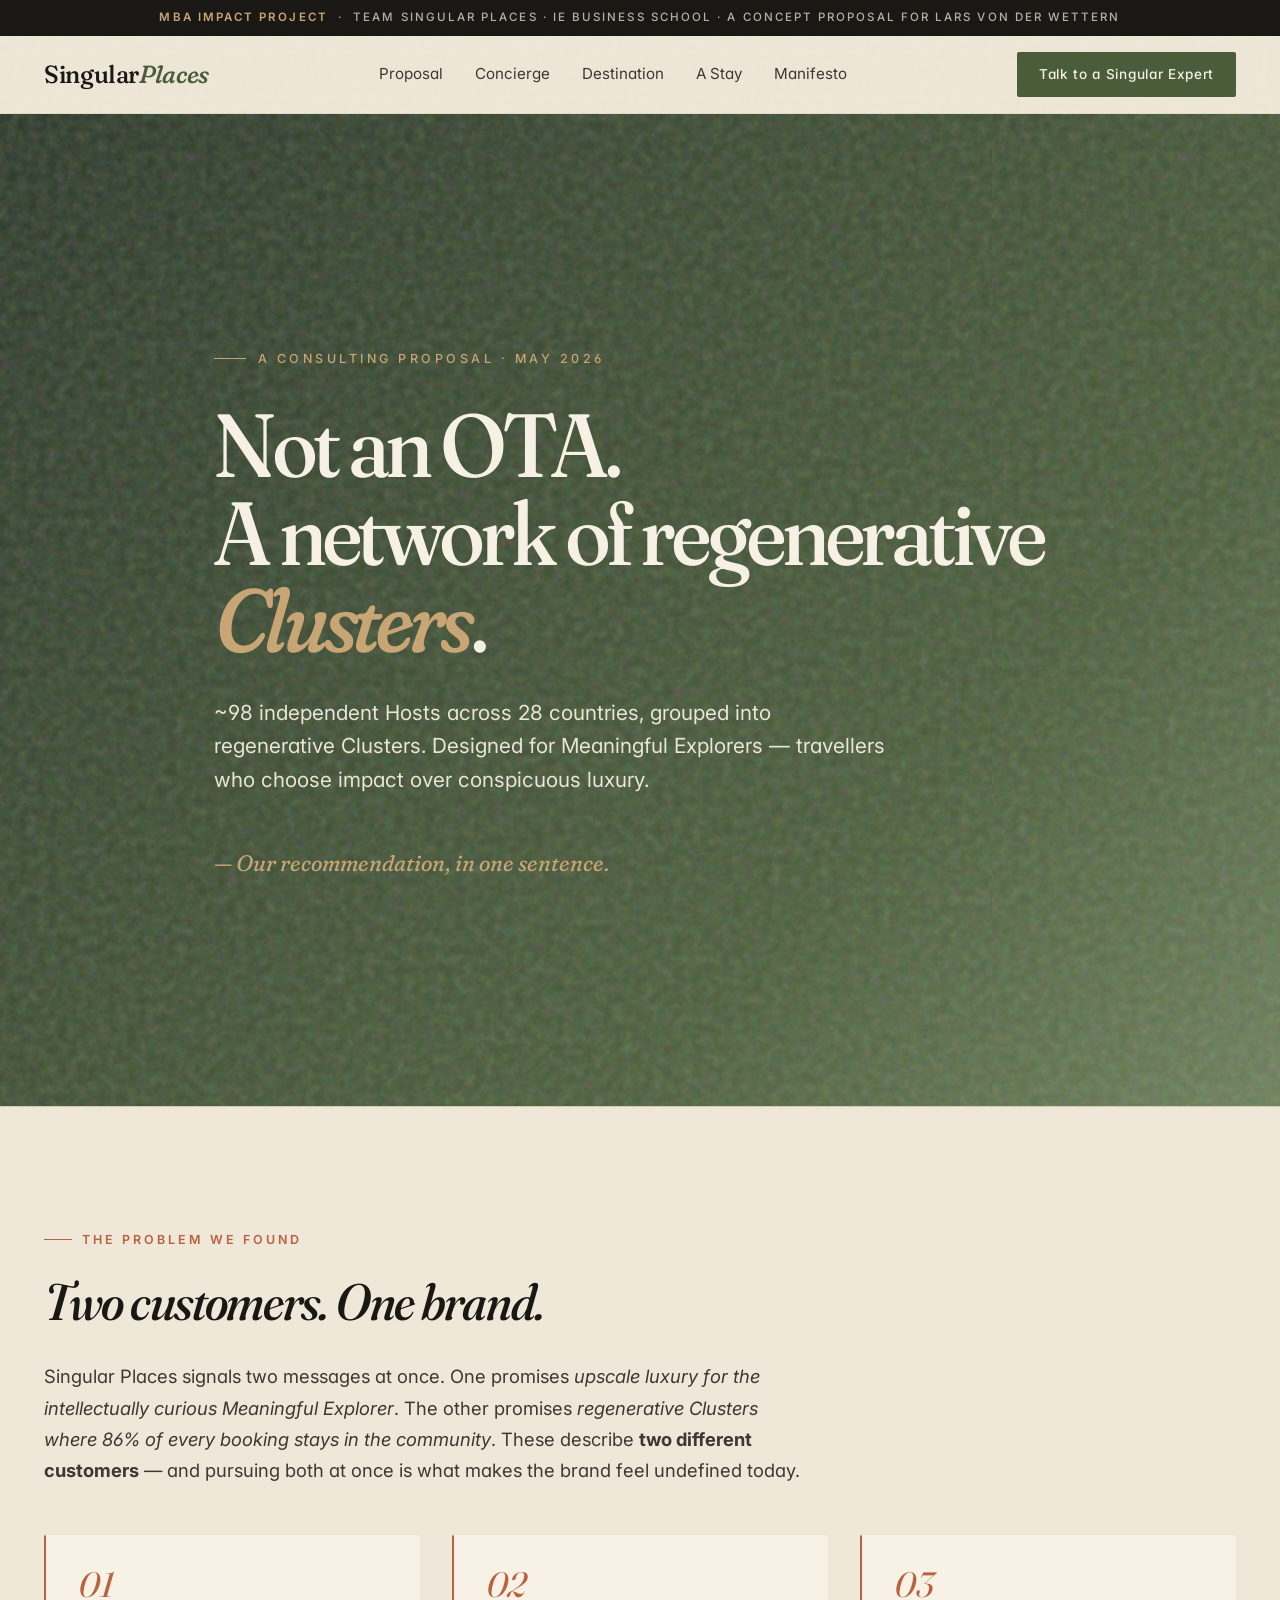
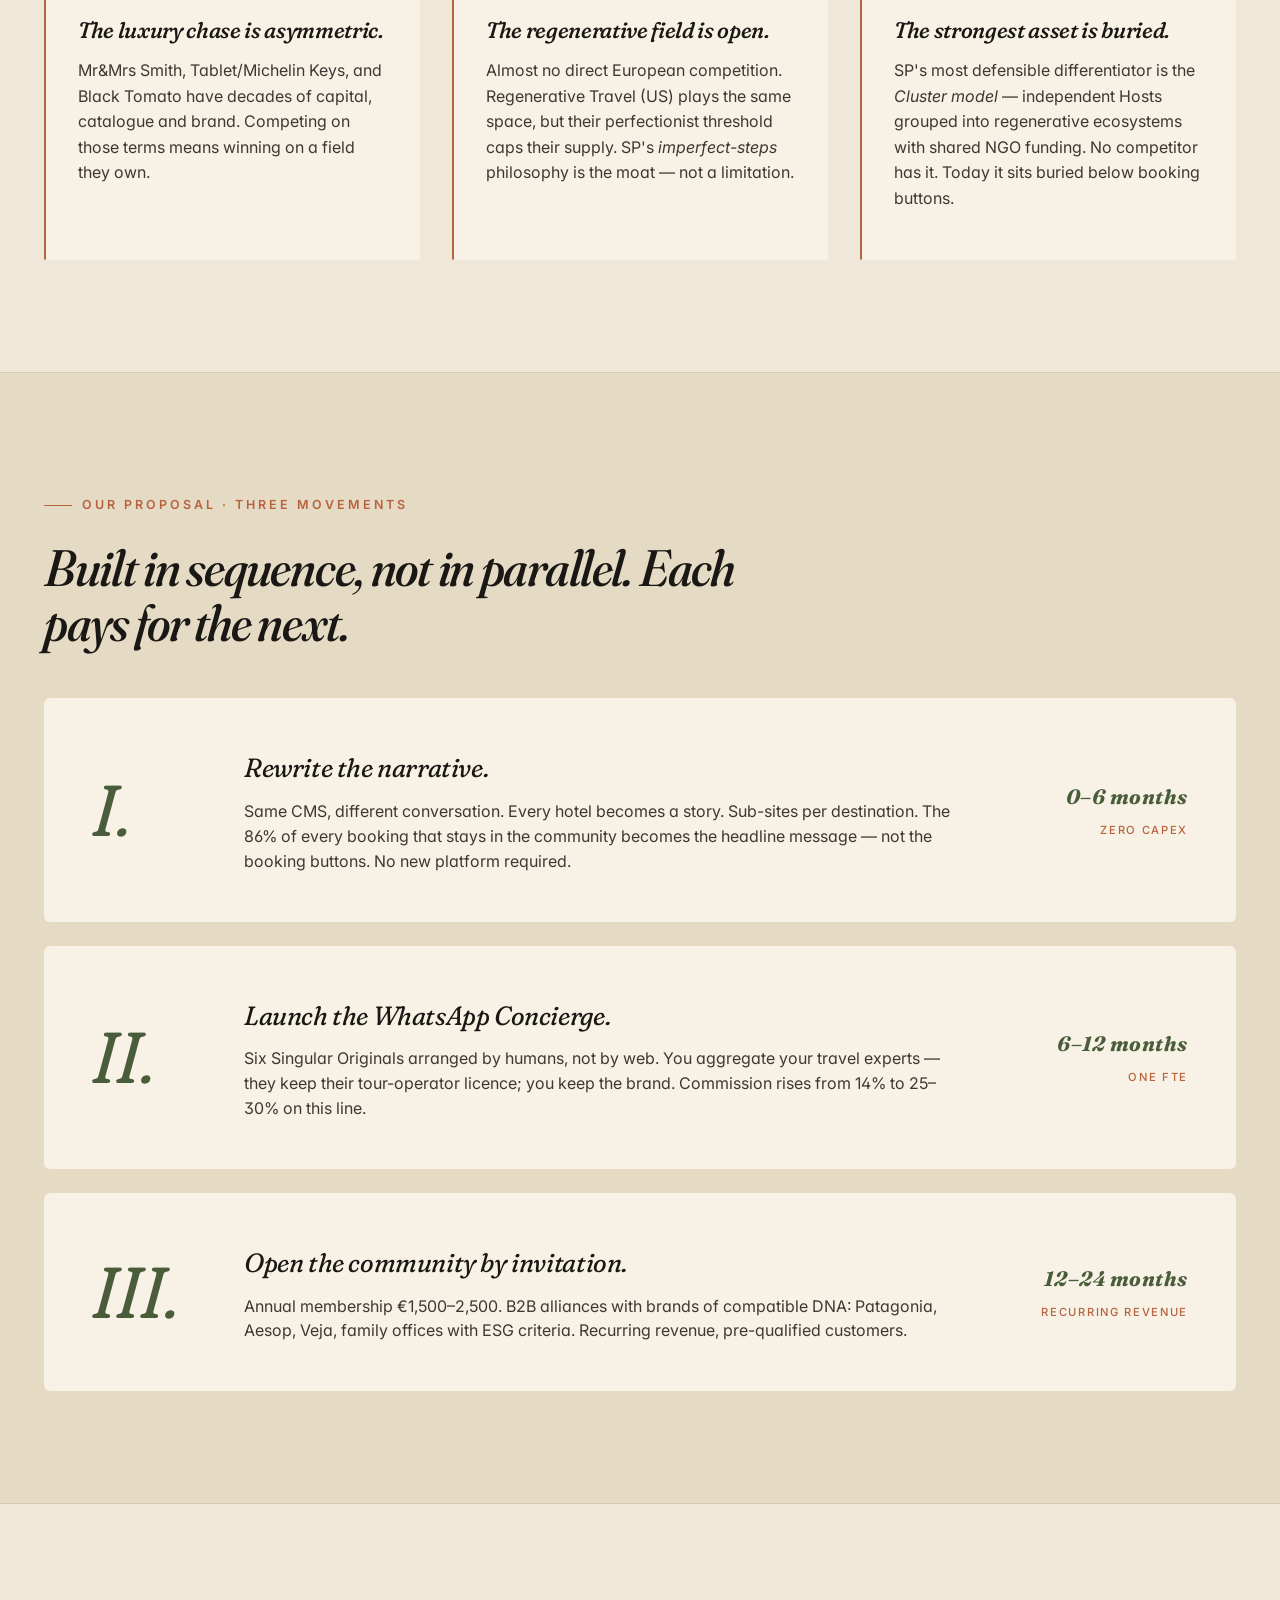
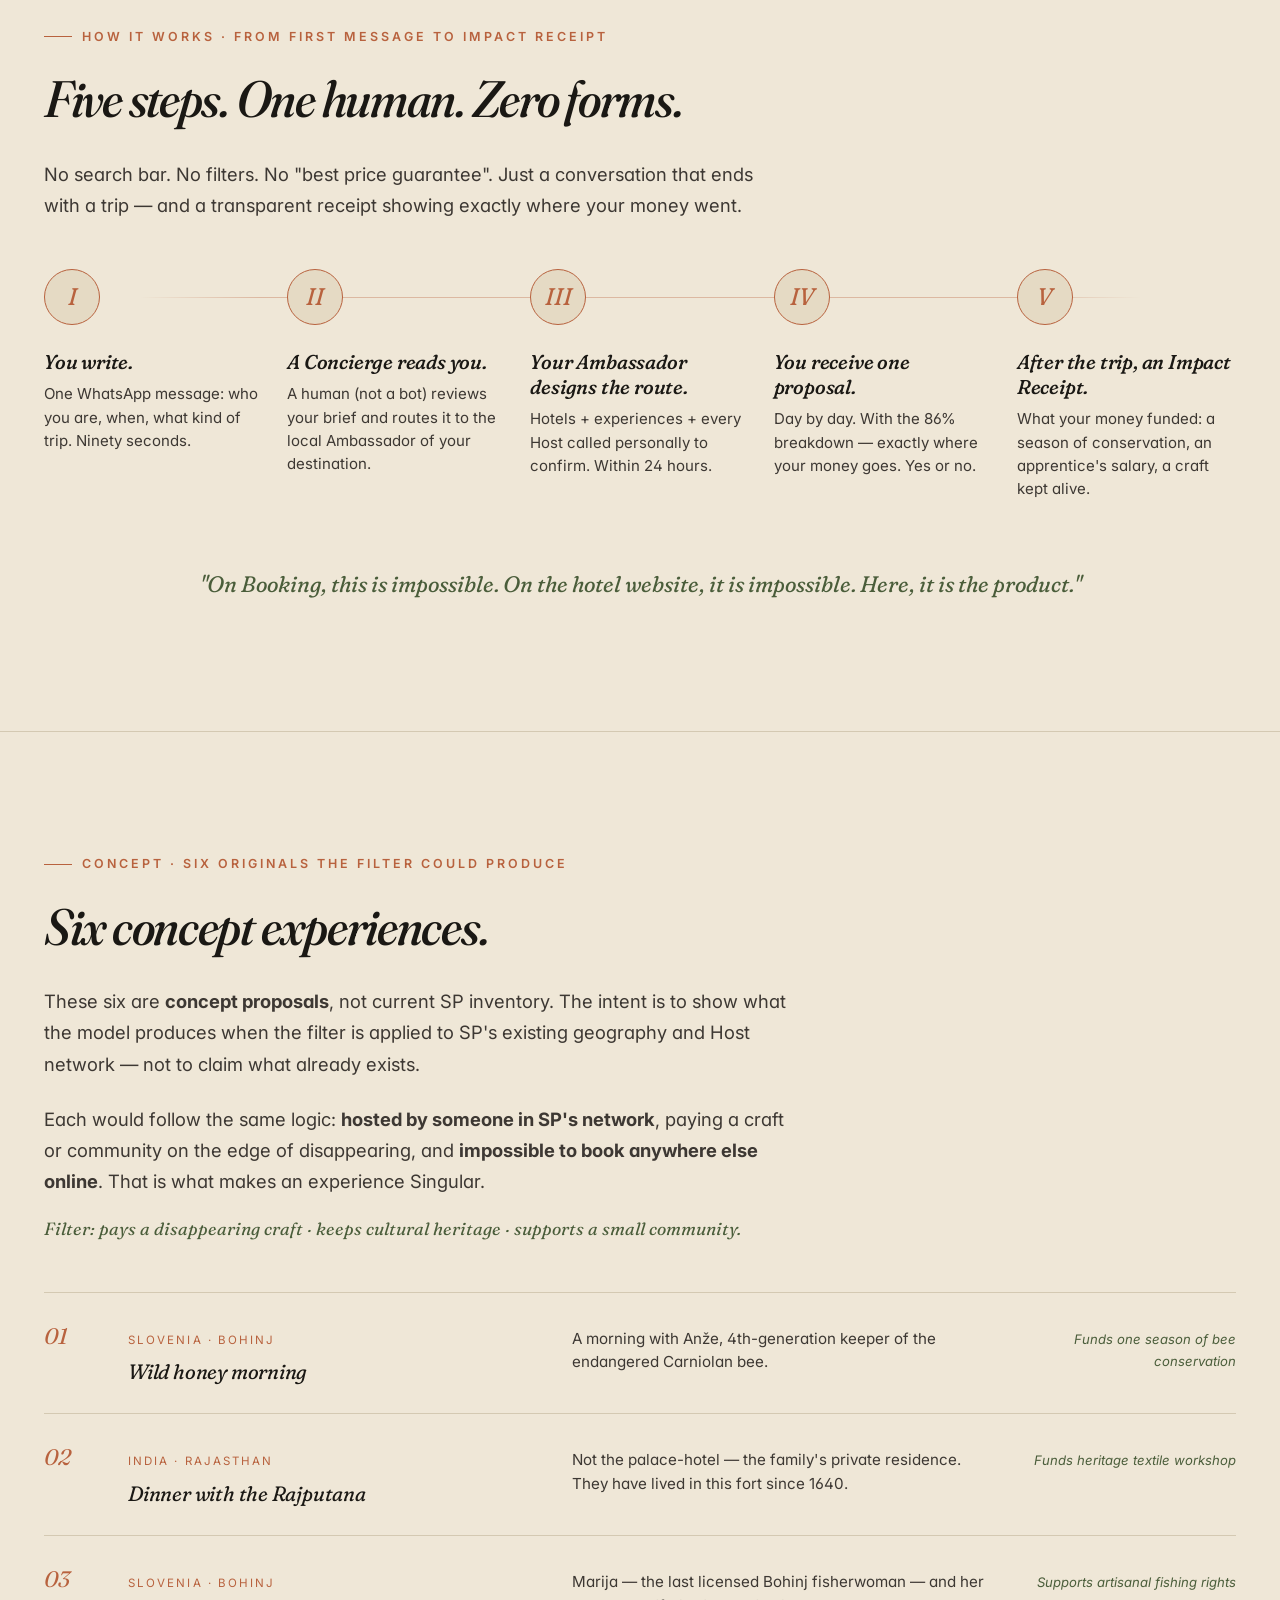
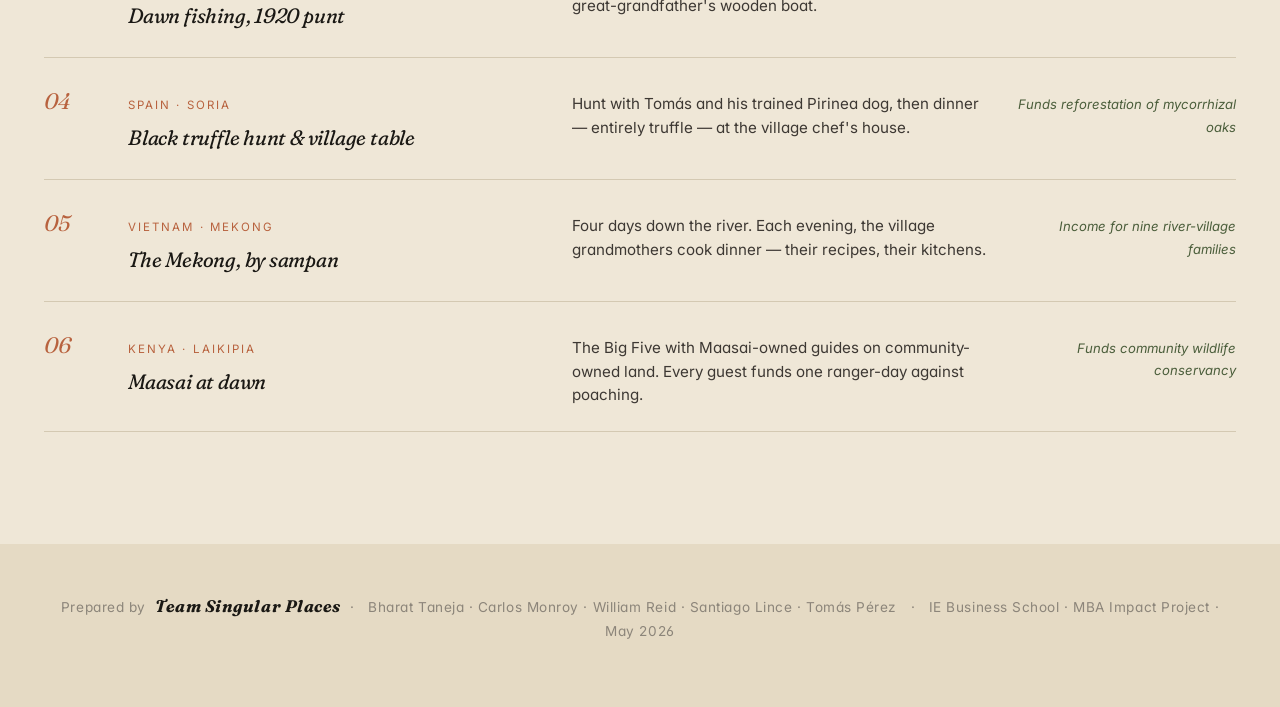
==== commit 467ea15f: "Align with official Lars language and verified facts: ~98 places in 28 countries, Cluster model as m" ====
--- a/index.html
+++ b/index.html
@@ -399,9 +399,9 @@
   <div class="container">
     <div class="op-hero-content">
       <div class="op-hero-eyebrow">A consulting proposal · May 2026</div>
-      <h1>Not an OTA.<br>A regenerative <em>community</em>.</h1>
+      <h1>Not an OTA.<br>A network of regenerative <em>Clusters</em>.</h1>
       <p class="op-hero-sub">
-        Singular Places is a regenerative travel community for those who choose impact over conspicuous luxury. It runs on editorial curation and human concierge — not on a booking engine.
+        ~98 independent Hosts across 28 countries, grouped into regenerative Clusters. Designed for Meaningful Explorers — travellers who choose impact over conspicuous luxury.
       </p>
       <div class="op-hero-tag">— Our recommendation, in one sentence.</div>
     </div>
@@ -414,7 +414,7 @@
     <div class="section-eyebrow">The problem we found</div>
     <h2>Two customers. One brand.</h2>
     <p style="font-size: 1.15rem; color: var(--ink-soft); max-width: 760px; line-height: 1.7;">
-      Singular Places signals two messages at once. One promises <em>upscale luxury for the intellectually curious traveller</em>. The other promises <em>regenerative impact, with 86% of every booking staying in the community</em>. These describe <strong>two different customers</strong> — and pursuing both at once is what makes the brand feel undefined today.
+      Singular Places signals two messages at once. One promises <em>upscale luxury for the intellectually curious Meaningful Explorer</em>. The other promises <em>regenerative Clusters where 86% of every booking stays in the community</em>. These describe <strong>two different customers</strong> — and pursuing both at once is what makes the brand feel undefined today.
     </p>
 
     <div class="problem-grid">
@@ -430,8 +430,8 @@
       </div>
       <div class="problem-card">
         <div class="problem-card-num">03</div>
-        <h3>The strongest asset is hidden.</h3>
-        <p>The 86% in-destination is SP's most defensible differentiator. Today it sits below the booking buttons. It should lead.</p>
+        <h3>The strongest asset is buried.</h3>
+        <p>SP's most defensible differentiator is the <em>Cluster model</em> — independent Hosts grouped into regenerative ecosystems with shared NGO funding. No competitor has it. Today it sits buried below booking buttons.</p>
       </div>
     </div>
   </div>
